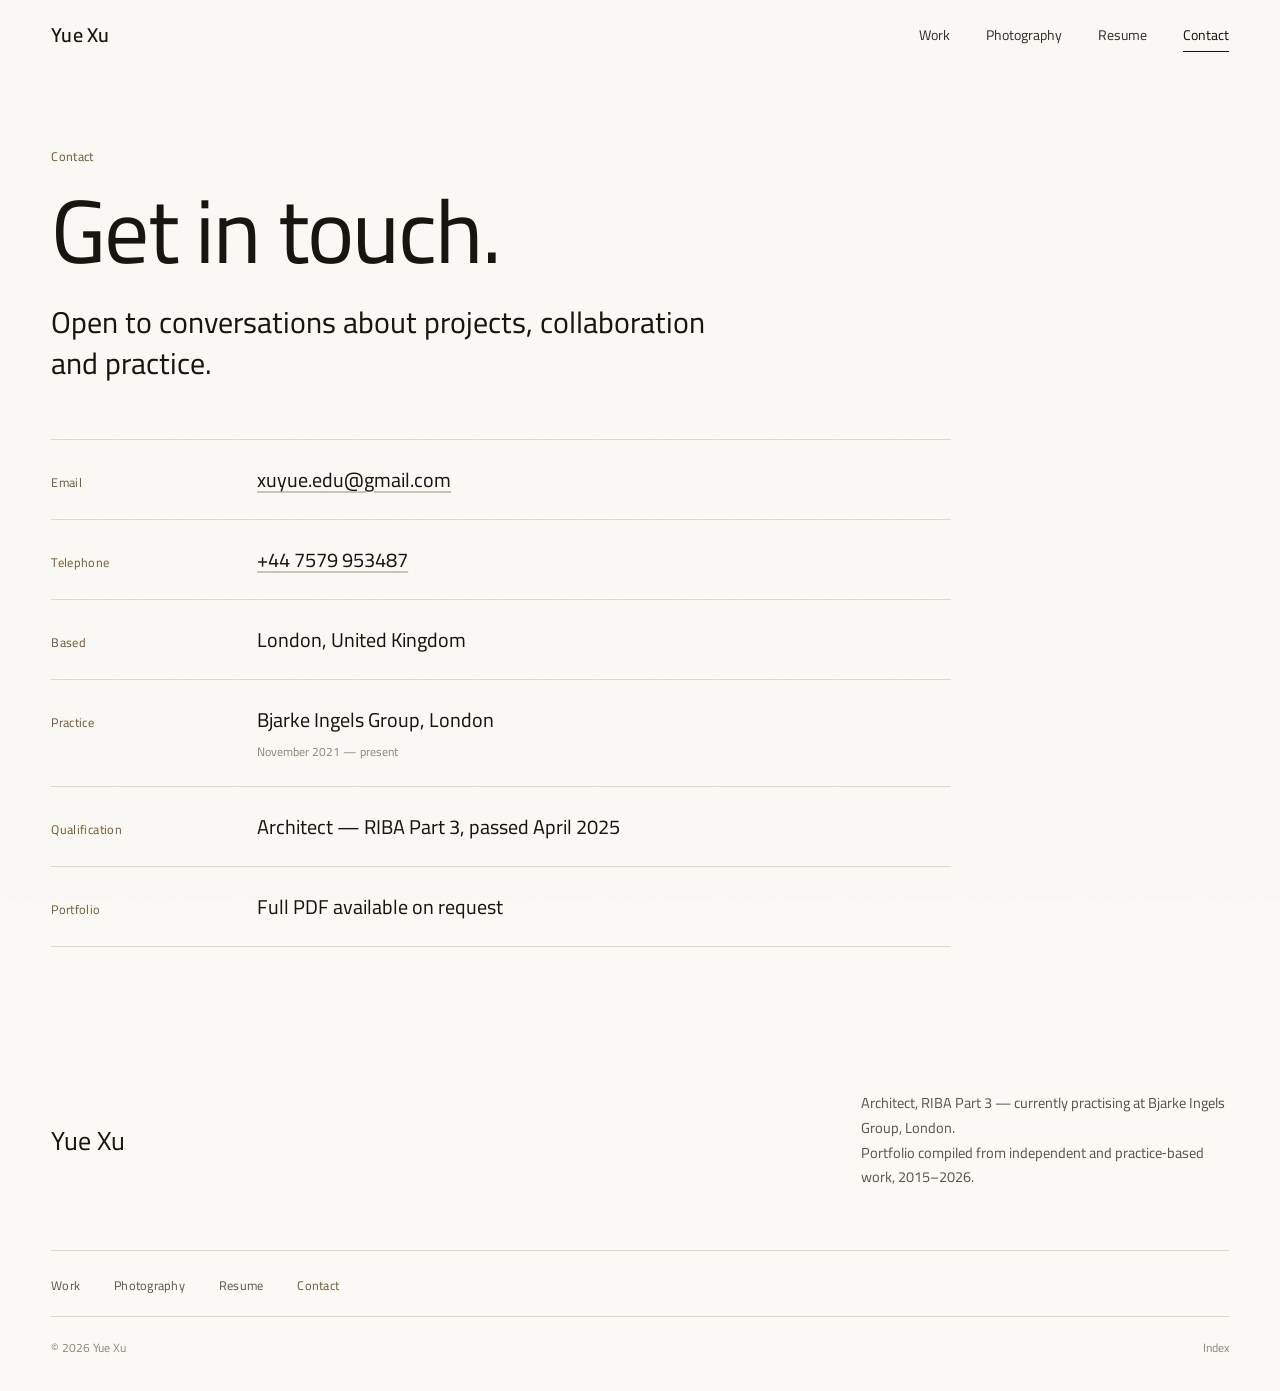
==== contact.html @ 7f574521 "Add portfolio site Static site served by GitHub Pages: a home navigator page plus Work (three BIG pr" ====
<!DOCTYPE html>
<html lang="en">
<head>
<meta charset="UTF-8">
<meta name="viewport" content="width=device-width, initial-scale=1.0">
<title>Contact — Yue Xu</title>
<meta name="description" content="Contact Yue Xu — architect, RIBA Part 3, based in London.">
<link rel="icon" href="assets/logo_mark.png">
<link rel="preconnect" href="https://fonts.googleapis.com">
<link rel="preconnect" href="https://fonts.gstatic.com" crossorigin>
<link href="https://fonts.googleapis.com/css2?family=Cairo:wght@200;300;400;500;600;700;800;900&display=swap" rel="stylesheet">
<link rel="stylesheet" href="css/style.css">
</head>
<body>

<div class="grain"></div>

<!-- ============ NAV ============ -->
<header class="nav" id="nav">
  <a class="nav-mark" href="index.html" aria-label="Home">
    <span>Yue Xu</span>
  </a>
  <nav class="nav-links">
    <a href="work.html">Work</a>
    <a href="photography.html">Photography</a>
    <a href="resume.html">Resume</a>
    <a href="contact.html" class="is-active" aria-current="page">Contact</a>
  </nav>
  <button class="nav-toggle" id="navToggle" aria-label="Menu">
    <span></span><span></span>
  </button>
</header>

<!-- ============ PAGE HEAD ============ -->
<div class="page-head">
  <p class="eyebrow">Contact</p>
  <h1>Get in touch.</h1>
  <p class="page-lede">Open to conversations about projects, collaboration and practice.</p>
</div>

<!-- ============ CONTACT ============ -->
<section class="contact">
  <dl class="contact-list">
    <div class="contact-row">
      <dt>Email</dt>
      <dd><a href="mailto:xuyue.edu@gmail.com">xuyue.edu@gmail.com</a></dd>
    </div>
    <div class="contact-row">
      <dt>Telephone</dt>
      <dd><a href="tel:+447579953487">+44 7579 953487</a></dd>
    </div>
    <div class="contact-row">
      <dt>Based</dt>
      <dd>London, United Kingdom</dd>
    </div>
    <div class="contact-row">
      <dt>Practice</dt>
      <dd>Bjarke Ingels Group, London
        <small>November 2021 — present</small>
      </dd>
    </div>
    <div class="contact-row">
      <dt>Qualification</dt>
      <dd>Architect — RIBA Part 3, passed April 2025</dd>
    </div>
    <div class="contact-row">
      <dt>Portfolio</dt>
      <dd>Full PDF available on request</dd>
    </div>
  </dl>
</section>

<!-- ============ FOOTER ============ -->
<footer class="site-footer">
  <div class="footer-top">
    <div class="footer-mark">
      <span>Yue Xu</span>
    </div>
    <p class="footer-line">Architect, RIBA Part 3 — currently practising at Bjarke Ingels Group, London.<br>Portfolio compiled from independent and practice‑based work, 2015–2026.</p>
  </div>
  <nav class="footer-nav">
    <a href="work.html">Work</a>
    <a href="photography.html">Photography</a>
    <a href="resume.html">Resume</a>
    <a href="contact.html" aria-current="page">Contact</a>
  </nav>
  <div class="footer-bottom">
    <span>© 2026 Yue Xu</span>
    <a href="index.html">Index</a>
  </div>
</footer>

<script src="js/data.js"></script>
<script src="js/main.js"></script>
</body>
</html>
---- css/style.css ----
/* ===================================================================
   Yue Xu — Architecture Portfolio
   Tokens
=================================================================== */
:root{
  --bg: #FAF9F6;
  --paper: #F3F1EB;
  --ink: #16150F;
  --ink-soft: #57554C;
  --ink-faint: #8B8879;
  --line: #DEDACE;
  --line-strong: #C9C4B4;
  --stone: #9C8354;
  --stone-deep: #6F5A34;
  --panel: #121109;
  --panel-text: #EDE9DD;
  --panel-line: #34321F;
  --panel-soft: #A7A38E;

  /* single typeface across the whole site — the three roles are kept
     as tokens so weight/letterspacing rules below still read clearly */
  --serif: "Cairo", -apple-system, BlinkMacSystemFont, "Segoe UI", sans-serif;
  --sans: "Cairo", -apple-system, BlinkMacSystemFont, "Segoe UI", sans-serif;
  --mono: "Cairo", -apple-system, BlinkMacSystemFont, "Segoe UI", sans-serif;

  --gutter: clamp(20px, 4vw, 64px);
  --maxw: 1440px;
}

*{ box-sizing: border-box; }
html{ scroll-behavior: smooth; }

@media (prefers-reduced-motion: reduce){
  html{ scroll-behavior: auto; }
  *{ animation-duration: 0.001ms !important; transition-duration: 0.001ms !important; }
}

body{
  margin: 0;
  background: var(--bg);
  color: var(--ink);
  font-family: var(--sans);
  font-size: 16px;
  line-height: 1.5;
  -webkit-font-smoothing: antialiased;
}

img{ max-width: 100%; display: block; }
a{ color: inherit; text-decoration: none; }

::selection{ background: var(--stone); color: #fff; }

/* faint paper grain, purely decorative, static */
.grain{
  position: fixed; inset: 0; pointer-events: none; z-index: 999;
  opacity: 0.035; mix-blend-mode: multiply;
  background-image: url("data:image/svg+xml,%3Csvg xmlns='http://www.w3.org/2000/svg' width='120' height='120'%3E%3Cfilter id='n'%3E%3CfeTurbulence type='fractalNoise' baseFrequency='0.9' numOctaves='2' stitchTiles='stitch'/%3E%3C/filter%3E%3Crect width='100%25' height='100%25' filter='url(%23n)'/%3E%3C/svg%3E");
}

.eyebrow{
  font-family: var(--mono);
  font-size: 12.5px;
  letter-spacing: 0.03em;
  color: var(--stone-deep);
  margin: 0 0 18px;
}

/* ===================================================================
   Nav
=================================================================== */
.nav{
  position: fixed; top: 0; left: 0; right: 0; z-index: 500;
  display: flex; align-items: center; justify-content: space-between;
  padding: 20px var(--gutter);
  transition: background 0.35s ease, border-color 0.35s ease, padding 0.35s ease;
  border-bottom: 1px solid transparent;
}
.nav.is-scrolled{
  background: rgba(250,249,246,0.88);
  backdrop-filter: blur(10px);
  border-bottom-color: var(--line);
  padding-top: 14px; padding-bottom: 14px;
}
.nav-mark{
  display: flex; align-items: center; gap: 10px;
  font-family: var(--serif); font-size: 20px; font-weight: 600; letter-spacing: 0.01em;
  color: var(--ink);
}

.nav-links{ display: flex; gap: 36px; }
.nav-links a{
  font-size: 14px; color: var(--ink); opacity: 0.88;
  transition: opacity 0.2s ease, color 0.35s ease;
  position: relative;
}
.nav-links a:hover{ opacity: 1; }
.nav-links a::after{
  content:""; position: absolute; left:0; right:0; bottom:-6px; height: 1px;
  background: currentColor; transform: scaleX(0); transform-origin: left;
  transition: transform 0.25s ease;
}
.nav-links a:hover::after{ transform: scaleX(1); }
.nav-links a.is-active{ opacity: 1; }
.nav-links a.is-active::after{ transform: scaleX(1); }

/* index.html only — the nav floats over the dark hero photo until it sticks */
body.page-hero .nav:not(.is-scrolled) .nav-mark,
body.page-hero .nav:not(.is-scrolled) .nav-links a{ color: #fff; }
body.page-hero .nav:not(.is-scrolled) .nav-toggle span{ background: #fff; }

.nav-toggle{ display: none; background: none; border: none; cursor: pointer; padding: 8px; }
.nav-toggle span{
  display: block; width: 22px; height: 1px; background: var(--ink); margin: 5px 0;
  transition: background 0.3s ease;
}

/* ===================================================================
   Hero
=================================================================== */
.hero{
  position: relative;
  height: 100vh; min-height: 560px;
  overflow: hidden;
  color: #fff;
  background: #2A2A28;
}
.hero-media{ position: absolute; inset: 0; }
.hero-media img{
  width: 100%; height: 100%; object-fit: cover;
  transform: scale(1.03);
}
/* the background photo is light concrete, so the scrim has to do real
   work at the top (nav) and bottom (title) for the type to hold up */
.hero-scrim{
  position: absolute; inset: 0;
  background:
    linear-gradient(180deg, rgba(12,12,10,0.55) 0%, rgba(12,12,10,0.18) 28%, rgba(12,12,10,0.34) 58%, rgba(10,10,8,0.82) 100%);
}
.hero-content{
  position: absolute; left: var(--gutter); right: var(--gutter); bottom: 76px;
}
.hero-kicker{
  font-family: var(--mono); font-size: 12.5px; letter-spacing: 0.02em;
  opacity: 0.86; margin: 0 0 18px;
}
.hero-title{
  font-family: var(--serif); font-weight: 300; font-style: normal;
  font-size: clamp(64px, 13vw, 168px);
  line-height: 0.98; margin: 0 0 14px; letter-spacing: -0.02em;
}
.hero-role{ font-size: clamp(14px, 1.6vw, 18px); opacity: 0.92; max-width: 46ch; margin: 0; }

.hero-scroll{
  position: absolute; right: var(--gutter); bottom: 34px;
  width: 1px; height: 46px; background: rgba(255,255,255,0.5);
}
.hero-scroll span{
  position: absolute; top: 0; left: -2px; width: 5px; height: 5px; border-radius: 50%;
  background: #fff; animation: scrollDot 2.2s ease-in-out infinite;
}
@keyframes scrollDot{
  0%{ top: 0; opacity: 1; }
  80%{ opacity: 1; }
  100%{ top: 100%; opacity: 0; }
}

/* ===================================================================
   Home — navigator
=================================================================== */
.navigator{
  max-width: var(--maxw); margin: 0 auto;
  padding: 96px var(--gutter) 40px;
}
/* just the eyebrow label now, so it sits tight above the cards */
.navigator-head{ margin-bottom: 8px; }
.navigator-head .eyebrow{ margin-bottom: 0; }

.nav-cards{ border-top: 1px solid var(--line); }
.nav-card{
  display: grid; grid-template-columns: 72px 1fr auto;
  align-items: baseline; gap: clamp(12px, 3vw, 40px);
  padding: 32px 0; border-bottom: 1px solid var(--line);
  transition: padding-left 0.35s cubic-bezier(.2,.7,.2,1);
}
.nav-card:hover{ padding-left: 12px; }
.nav-card-index{
  font-family: var(--mono); font-size: 12.5px; color: var(--ink-faint);
}
.nav-card-title{
  display: block;
  font-family: var(--serif); font-weight: 400; font-size: clamp(30px, 5vw, 62px);
  line-height: 1.05; letter-spacing: -0.02em; color: var(--ink);
  transition: color 0.3s ease;
}
.nav-card:hover .nav-card-title{ color: var(--stone-deep); }
.nav-card-desc{
  display: block; font-size: 14.5px; line-height: 1.65;
  color: var(--ink-soft); max-width: 52ch; margin-top: 12px;
}
.nav-card-arrow{
  font-family: var(--sans); font-size: 22px; color: var(--line-strong);
  transition: transform 0.35s cubic-bezier(.2,.7,.2,1), color 0.3s ease;
}
.nav-card:hover .nav-card-arrow{ transform: translateX(8px); color: var(--stone); }

/* ===================================================================
   Sub-page heads
=================================================================== */
.page-head{
  max-width: var(--maxw); margin: 0 auto;
  padding: 148px var(--gutter) 0;
}
.page-head--tight{ padding-bottom: 0; }
.page-head h1{
  font-family: var(--serif); font-weight: 400;
  font-size: clamp(40px, 7vw, 92px); line-height: 1.02; letter-spacing: -0.02em;
  margin: 0; color: var(--ink); max-width: 24ch;
}
/* a full sentence as the page title, rather than a one-word label */
.page-head h1.h1-statement{
  font-size: clamp(25px, 3.4vw, 44px); line-height: 1.28; letter-spacing: -0.01em;
  max-width: 30ch;
}
.page-lede{
  font-family: var(--serif); font-size: clamp(20px, 2.6vw, 30px); line-height: 1.35;
  color: var(--ink); max-width: 40ch; margin: 26px 0 0;
}

/* ===================================================================
   Intro
=================================================================== */
.intro{
  padding: 56px var(--gutter) 24px;   /* .page-head supplies the top space */
  max-width: var(--maxw); margin: 0 auto;
}
.intro-lede{
  font-family: var(--serif); font-size: clamp(24px, 3vw, 34px); line-height: 1.35;
  margin: 0 0 28px; color: var(--ink); max-width: 34ch;
}
.intro-body{
  font-size: 16px; line-height: 1.75; color: var(--ink-soft); max-width: 62ch; margin: 0;
}

/* ===================================================================
   CV — dated rows, skills, exhibitions  (about.html)
=================================================================== */
.cv{ max-width: var(--maxw); margin: 0 auto; padding: 40px var(--gutter) 30px; }

.cv-block{ padding: 54px 0 10px; border-top: 1px solid var(--line-strong); }
.cv-block:first-child{ border-top: none; padding-top: 10px; }

.cv-list{ list-style: none; margin: 0; padding: 0; }
.cv-row{
  display: grid; grid-template-columns: 210px 1fr; gap: 6px 32px;
  padding: 22px 0; border-bottom: 1px solid var(--line);
  align-items: baseline;
}
.cv-list .cv-row:first-child{ border-top: 1px solid var(--line); }
.cv-date{
  font-family: var(--mono); font-size: 12.5px; letter-spacing: 0.02em;
  color: var(--stone-deep); white-space: nowrap;
}
.cv-title{
  font-size: clamp(16px, 1.9vw, 20px); font-weight: 500; line-height: 1.4;
  margin: 0; color: var(--ink);
}
.cv-title em{ font-style: normal; font-weight: 400; color: var(--ink-faint); }
.cv-note{
  font-size: 14.5px; line-height: 1.7; color: var(--ink-soft);
  max-width: 62ch; margin: 9px 0 0;
}

.skill-list{
  display: flex; flex-wrap: wrap; gap: 8px 10px;
  list-style: none; margin: 0; padding: 0;
}
.skill-list li{
  font-family: var(--mono); font-size: 12px; color: var(--stone-deep);
  border: 1px solid var(--line-strong); padding: 6px 11px;
}

/* ===================================================================
   Work / Projects
=================================================================== */
.work{ padding: 0 var(--gutter) 40px; max-width: var(--maxw); margin: 0 auto; }

.projects{ display: flex; flex-direction: column; }

.project{
  display: grid; grid-template-columns: 1fr 1fr; align-items: center;
  gap: clamp(28px, 5vw, 80px);
  padding: 70px 0; border-top: 1px solid var(--line);
}
.project:last-child{ border-bottom: 1px solid var(--line); }
.project--reverse .project-media{ order: 2; }
.project--reverse .project-text{ order: 1; }

.project-media{
  position: relative; overflow: hidden; background: var(--paper);
  aspect-ratio: 4 / 5; cursor: pointer;
}
.project-media img{
  width: 100%; height: 100%; object-fit: cover;
  transition: transform 0.7s cubic-bezier(.2,.7,.2,1);
}
.project-media:hover img{ transform: scale(1.045); }
.view-tag{
  position: absolute; left: 16px; bottom: 16px;
  font-family: var(--mono); font-size: 11.5px; color: #fff;
  background: rgba(15,14,9,0.6); backdrop-filter: blur(4px);
  padding: 6px 10px; letter-spacing: 0.02em;
  opacity: 0; transform: translateY(6px);
  transition: opacity 0.25s ease, transform 0.25s ease;
}
.project-media:hover .view-tag{ opacity: 1; transform: translateY(0); }
.project-media .count-tag{
  position: absolute; right: 16px; top: 16px;
  font-family: var(--mono); font-size: 11px; color: var(--ink);
  background: rgba(250,249,246,0.85);
  padding: 5px 9px;
}

.project-index{
  font-family: var(--mono); font-size: 13px; color: var(--ink-faint); margin: 0 0 14px;
}
.project-title{
  font-family: var(--serif); font-weight: 400; font-size: clamp(28px, 3.4vw, 42px);
  line-height: 1.1; margin: 0 0 16px; color: var(--ink);
}
.project-meta{
  display: flex; flex-wrap: wrap; gap: 8px 10px; margin-bottom: 20px;
}
.project-meta span{
  font-family: var(--mono); font-size: 12px; color: var(--stone-deep);
  border: 1px solid var(--line-strong); padding: 5px 10px;
}
.project-desc{
  font-size: 15.5px; line-height: 1.75; color: var(--ink-soft);
  max-width: 52ch; margin: 0 0 20px;
}
.project-press{
  display: inline-flex; align-items: center; gap: 8px;
  font-family: var(--mono); font-size: 12.5px; color: var(--stone-deep);
  border-top: 1px solid var(--line); padding-top: 14px; margin-top: 6px;
}
.project-press a{ text-decoration: underline; text-underline-offset: 3px; }
.project-press a:hover{ color: var(--ink); }

/* ===================================================================
   Exhibition — second category on work.html
=================================================================== */
.section-head{
  max-width: var(--maxw); margin: 0 auto;
  padding: 76px var(--gutter) 30px;
}
.section-head h2{
  font-family: var(--serif); font-weight: 400; font-size: clamp(24px, 3.2vw, 38px);
  line-height: 1.25; margin: 0; max-width: 46ch; color: var(--ink);
}

.exhibition{ padding: 0 var(--gutter) 40px; max-width: var(--maxw); margin: 0 auto; }
.exhibits{ display: flex; flex-direction: column; }

.exhibit{ padding: 46px 0; border-top: 1px solid var(--line); }
.exhibit:last-child{ border-bottom: 1px solid var(--line); }

.exhibit-media{
  position: relative; overflow: hidden; background: var(--paper);
  aspect-ratio: 16 / 9; cursor: pointer;
}
.exhibit-media img{
  width: 100%; height: 100%; object-fit: cover;
  transition: transform 0.7s cubic-bezier(.2,.7,.2,1);
}
.exhibit-media:hover img{ transform: scale(1.03); }
.exhibit-media:hover .view-tag{ opacity: 1; transform: translateY(0); }

.exhibit-text{
  display: grid; grid-template-columns: 1fr 1.25fr; gap: clamp(24px, 5vw, 72px);
  padding-top: 30px;
}

/* ===================================================================
   Photography rail — photography.html
=================================================================== */
.photos{ padding: 52px 0 84px; }
/* sits inside .page-head, so gutters come from there */
.photos-hint{
  font-family: var(--mono); font-size: 12px; letter-spacing: 0.02em;
  color: var(--panel-soft); margin: 24px 0 0;
}

/* ---- horizontal rail ---- */
.photo-rail{ position: relative; }

.photo-track{
  display: flex; gap: 14px;
  overflow-x: auto; overflow-y: hidden;
  padding: 4px var(--gutter) 0;
  scroll-snap-type: x proximity;
  scroll-padding-left: var(--gutter);
  overscroll-behavior-x: contain;
  scrollbar-width: none;              /* the progress bar below stands in */
  cursor: grab;
}
.photo-track::-webkit-scrollbar{ display: none; }
.photo-track.is-dragging{ cursor: grabbing; scroll-snap-type: none; scroll-behavior: auto; }
.photo-track:focus-visible{ outline: 2px solid var(--stone); outline-offset: 6px; }

.photo-frame{
  flex: 0 0 auto; margin: 0;
  scroll-snap-align: start;
  cursor: pointer;
}
.photo-frame img{
  display: block;
  height: clamp(240px, 52vh, 520px);
  width: auto; max-width: none;       /* uniform height, natural widths */
  min-width: 180px;                   /* holds space before the file loads */
  background: #1C1A12;
  transition: opacity 0.3s ease, filter 0.5s ease;
}
.photo-track:hover .photo-frame img{ opacity: 0.55; }
.photo-track:hover .photo-frame:hover img{ opacity: 1; }
.photo-track.is-dragging .photo-frame img,
.photo-track.is-dragging .photo-frame:hover img{ opacity: 1; }

.photo-frame figcaption{
  display: flex; gap: 10px; align-items: baseline;
  font-family: var(--mono); font-size: 11.5px; letter-spacing: 0.02em;
  color: var(--panel-soft); padding-top: 12px;
}
.photo-num{ color: var(--stone); }

/* ---- arrows ---- */
.rail-btn{
  position: absolute; top: calc(50% - 16px); transform: translateY(-50%);
  z-index: 3; width: 46px; height: 46px; border-radius: 50%;
  border: 1px solid rgba(237,233,221,0.28);
  background: rgba(18,17,9,0.72); backdrop-filter: blur(6px);
  color: var(--panel-text); font-family: var(--sans); font-size: 24px; line-height: 1;
  display: flex; align-items: center; justify-content: center;
  cursor: pointer; transition: opacity 0.25s ease, background 0.25s ease, border-color 0.25s ease;
}
.rail-btn:hover{ background: rgba(18,17,9,0.92); border-color: var(--stone); }
.rail-btn:disabled{ opacity: 0; pointer-events: none; }
.rail-btn--prev{ left: max(10px, calc(var(--gutter) - 58px)); }
.rail-btn--next{ right: max(10px, calc(var(--gutter) - 58px)); }

/* ---- progress bar ---- */
.photo-progress{
  max-width: var(--maxw); margin: 34px auto 0; padding: 0 var(--gutter);
  height: 1px; position: relative;
  background: var(--panel-line);
  background-clip: content-box;       /* keep the line inside the gutters */
}
.photo-progress span{
  position: absolute; left: var(--gutter); right: var(--gutter); top: 0; height: 1px;
  background: var(--stone); transform-origin: left; transform: scaleX(0.04);
  transition: transform 0.15s linear;
}

/* ===================================================================
   Contact
=================================================================== */
.contact{
  max-width: var(--maxw); margin: 0 auto;
  padding: 56px var(--gutter) 40px;
}
.contact-list{ margin: 0; border-top: 1px solid var(--line); max-width: 900px; }
.contact-row{
  display: grid; grid-template-columns: 190px 1fr; gap: 16px;
  padding: 24px 0; border-bottom: 1px solid var(--line);
  align-items: baseline;
}
.contact-row dt{
  font-family: var(--mono); font-size: 12.5px; letter-spacing: 0.03em;
  color: var(--stone-deep);
}
.contact-row dd{
  margin: 0; font-size: clamp(16px, 1.8vw, 20px); line-height: 1.55; color: var(--ink);
}
.contact-row dd a{
  text-decoration: underline; text-underline-offset: 4px;
  text-decoration-color: var(--line-strong);
  transition: text-decoration-color 0.25s ease;
}
.contact-row dd a:hover{ text-decoration-color: var(--stone); }
.contact-row dd small{
  display: block; font-family: var(--mono); font-size: 12px;
  color: var(--ink-faint); margin-top: 8px;
}

/* ===================================================================
   Footer
=================================================================== */
.site-footer{ padding: 90px var(--gutter) 34px; max-width: var(--maxw); margin: 0 auto; }
.footer-top{
  display: flex; flex-wrap: wrap; justify-content: space-between; gap: 30px;
  padding-bottom: 46px; border-bottom: 1px solid var(--line);
}
.footer-mark{ display: flex; align-items: center; gap: 10px; font-family: var(--serif); font-size: 26px; }
.footer-line{ font-size: 14.5px; line-height: 1.7; color: var(--ink-soft); max-width: 46ch; }

.footer-nav{
  display: flex; flex-wrap: wrap; gap: 8px 34px;
  padding: 26px 0 20px; border-bottom: 1px solid var(--line);
  font-family: var(--mono); font-size: 12.5px; letter-spacing: 0.02em;
  color: var(--ink-soft);
}
.footer-nav a{ position: relative; }
.footer-nav a:hover{ color: var(--ink); }
.footer-nav a[aria-current="page"]{ color: var(--stone-deep); }

.footer-bottom{
  display: flex; justify-content: space-between; padding-top: 22px;
  font-family: var(--mono); font-size: 12px; color: var(--ink-faint);
}
.footer-bottom a:hover{ color: var(--ink); }

/* ===================================================================
   Dark page theme — photography.html
=================================================================== */
body.page-dark{ background: var(--panel); color: var(--panel-text); }
body.page-dark .grain{ mix-blend-mode: screen; opacity: 0.05; }
body.page-dark .page-head h1{ color: var(--panel-text); }
body.page-dark .eyebrow{ color: var(--panel-soft); }

body.page-dark .nav-mark{ color: var(--panel-text); }
body.page-dark .nav-links a{ color: var(--panel-text); }
body.page-dark .nav-toggle span{ background: var(--panel-text); }
body.page-dark .nav.is-scrolled{
  background: rgba(18,17,9,0.86);
  border-bottom-color: var(--panel-line);
}

body.page-dark .footer-top,
body.page-dark .footer-nav{ border-bottom-color: var(--panel-line); }
body.page-dark .footer-mark{ color: var(--panel-text); }
body.page-dark .footer-line,
body.page-dark .footer-nav{ color: var(--panel-soft); }
body.page-dark .footer-nav a:hover,
body.page-dark .footer-bottom a:hover{ color: #fff; }
body.page-dark .footer-bottom{ color: var(--panel-soft); }

/* ===================================================================
   Lightbox
=================================================================== */
.lightbox{
  position: fixed; inset: 0; z-index: 1000; background: rgba(10,9,6,0.96);
  display: flex; align-items: center; justify-content: center;
  opacity: 0; pointer-events: none; transition: opacity 0.3s ease;
}
.lightbox.is-open{ opacity: 1; pointer-events: auto; }
.lb-frame{ max-width: min(88vw, 1200px); max-height: 78vh; }
.lb-frame img{ max-width: 100%; max-height: 78vh; width: auto; margin: 0 auto; object-fit: contain; }
.lb-caption{
  position: absolute; left: 0; right: 0; bottom: 26px; text-align: center;
  font-family: var(--mono); font-size: 12.5px; color: #C7C3B4;
  display: flex; justify-content: center; gap: 14px;
}
.lb-close, .lb-prev, .lb-next{
  position: absolute; background: none; border: none; color: #fff; cursor: pointer;
  font-family: var(--sans); line-height: 1;
}
.lb-close{ top: 26px; right: var(--gutter); font-size: 20px; }
.lb-prev, .lb-next{ top: 50%; transform: translateY(-50%); font-size: 40px; padding: 10px 16px; opacity: 0.75; }
.lb-prev{ left: clamp(8px, 2vw, 30px); }
.lb-next{ right: clamp(8px, 2vw, 30px); }
.lb-prev:hover, .lb-next:hover, .lb-close:hover{ opacity: 1; }

/* ===================================================================
   Responsive
=================================================================== */
@media (max-width: 900px){
  .nav-links{
    position: fixed; top: 0; right: 0; height: 100vh; width: min(78vw, 320px);
    background: var(--bg); flex-direction: column; padding: 100px 32px;
    transform: translateX(100%); transition: transform 0.35s ease;
    box-shadow: -10px 0 40px rgba(0,0,0,0.15);
  }
  .nav-links.is-open{ transform: translateX(0); }
  /* the drawer is a solid light panel, so its links stay dark on every page */
  .nav-links a,
  body.page-hero .nav:not(.is-scrolled) .nav-links a{ color: var(--ink); font-size: 17px; }
  .nav-toggle{ display: block; }
  body.page-dark .nav-links{ background: var(--panel); box-shadow: -10px 0 40px rgba(0,0,0,0.5); }
  body.page-dark .nav-links a{ color: var(--panel-text); }

  .nav-card{ grid-template-columns: 44px 1fr auto; padding: 26px 0; }
  .cv-row{ grid-template-columns: 1fr; gap: 8px; }
  .contact-row{ grid-template-columns: 1fr; gap: 8px; }
  .project, .project--reverse{ grid-template-columns: 1fr; }
  .project-media, .project--reverse .project-media{ order: 1; }
  .project-text, .project--reverse .project-text{ order: 2; }
  .project-media{ aspect-ratio: 4/3; }
  .exhibit-text{ grid-template-columns: 1fr; gap: 18px; }

  .footer-bottom{ flex-direction: column; gap: 10px; }
}

@media (max-width: 560px){
  .hero-content{ bottom: 56px; }
  .work, .intro, .navigator, .page-head{ padding-left: 20px; padding-right: 20px; }
  .page-head{ padding-top: 116px; }
  .photo-frame img{ height: clamp(220px, 40vh, 300px); }
  /* on a touch screen the swipe is the control — arrows only get in the way */
  .rail-btn{ display: none; }
  .photo-track:hover .photo-frame img{ opacity: 1; }
}

/* Focus visibility */
a:focus-visible, button:focus-visible{
  outline: 2px solid var(--stone); outline-offset: 3px;
}
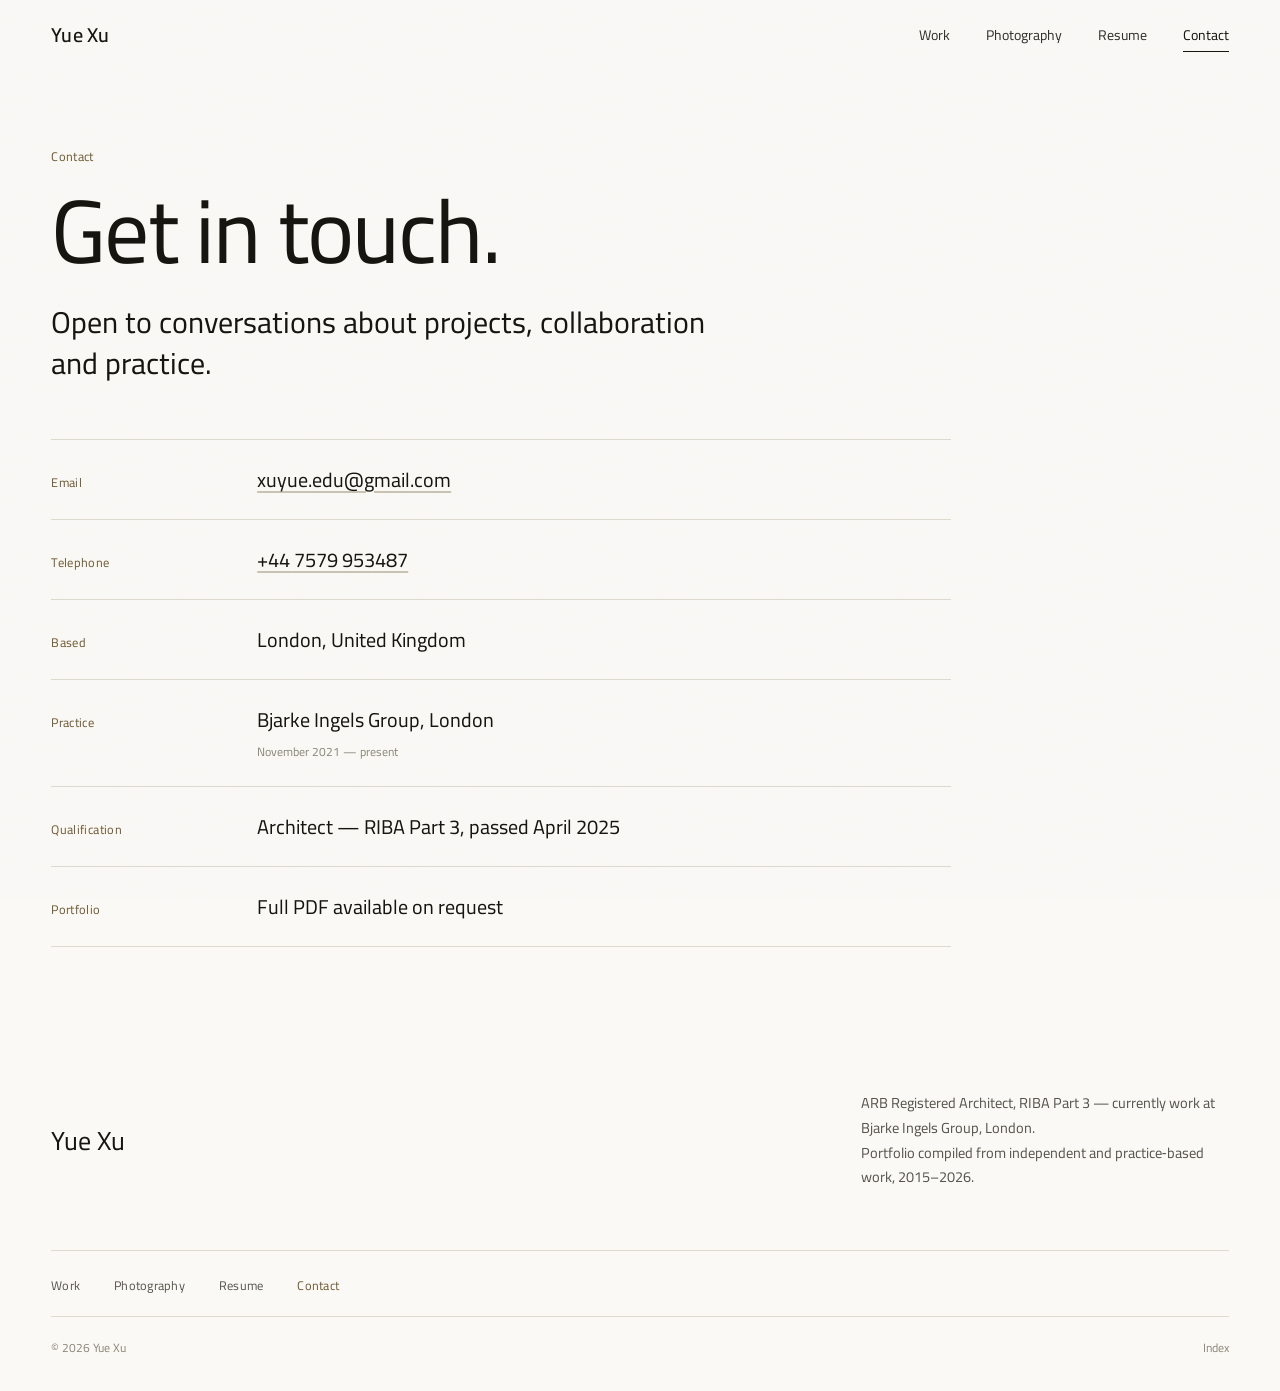
==== commit 5ee6650e: "Update footer description for architect role" ====
--- a/contact.html
+++ b/contact.html
@@ -76,7 +76,7 @@
     <div class="footer-mark">
       <span>Yue Xu</span>
     </div>
-    <p class="footer-line">Architect, RIBA Part 3 — currently practising at Bjarke Ingels Group, London.<br>Portfolio compiled from independent and practice‑based work, 2015–2026.</p>
+    <p class="footer-line">ARB Registered Architect, RIBA Part 3 — currently work at Bjarke Ingels Group, London.<br>Portfolio compiled from independent and practice‑based work, 2015–2026.</p>
   </div>
   <nav class="footer-nav">
     <a href="work.html">Work</a>
